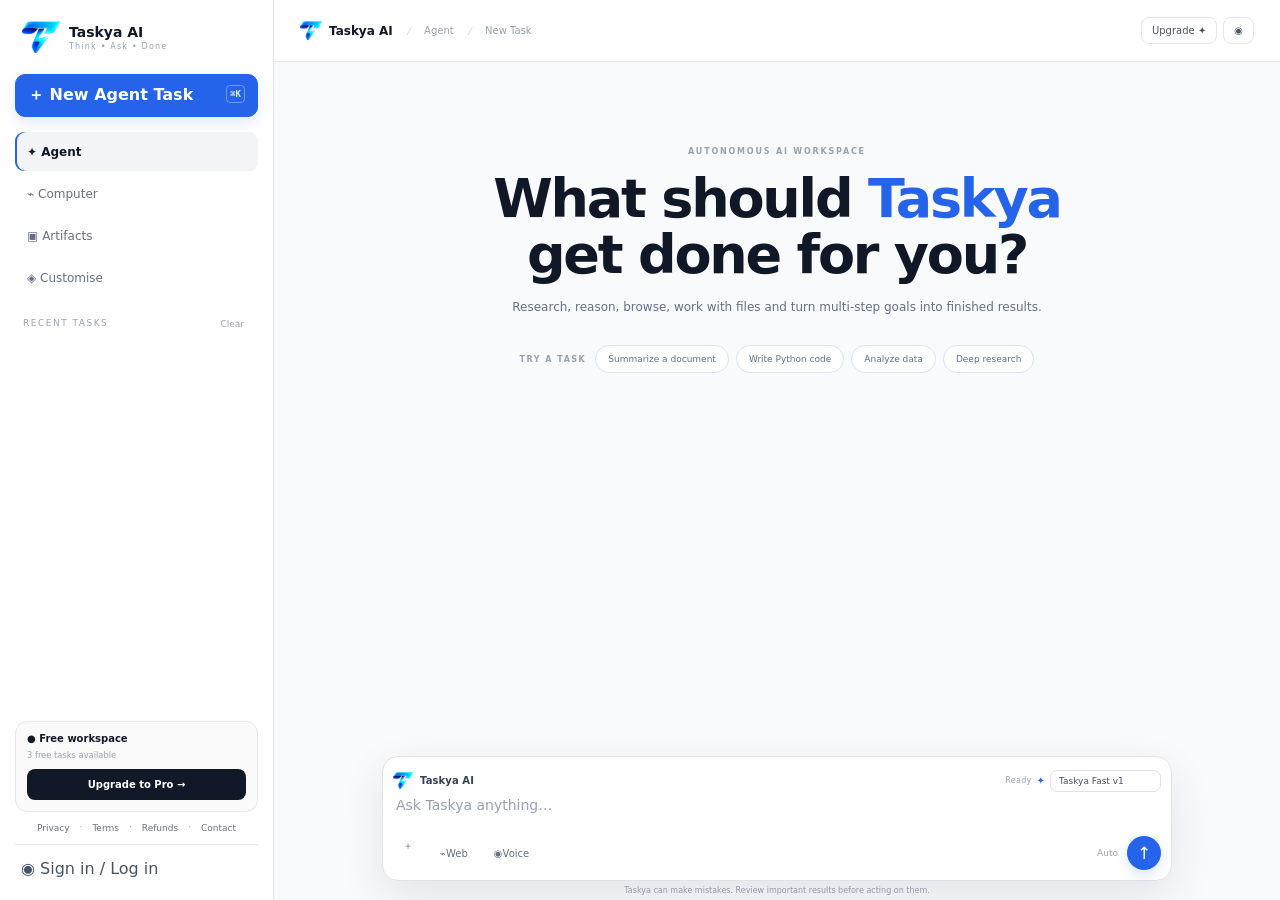
==== index.html @ 0e226d7a "Add files via upload" ====
<!doctype html>
<html lang="en">
<head>
<meta charset="UTF-8"><meta name="viewport" content="width=device-width,initial-scale=1">
<meta name="description" content="Taskya AI — Think • Ask • Done"><meta name="theme-color" content="#ffffff">
<title>Taskya AI — Think • Ask • Done</title><link rel="icon" href="assets/favicon.svg"><link rel="stylesheet" href="styles.css">
</head>
<body>
<div id="taskya-splash" aria-label="Taskya AI loading screen"><img src="assets/taskya-splash.png" alt="Taskya AI — Think • Ask • Done"></div>
<div id="mobileShade" class="mobile-shade"></div>
<div class="ambient a"></div><div class="ambient b"></div>
<aside id="side">
  <div class="brand"><img class="brand-mark" src="assets/taskya-t-mark.png" alt="Taskya AI"><div><b>Taskya AI</b><small>Think • Ask • Done</small></div><button id="sideClose" class="side-close" aria-label="Close menu">×</button></div>
  <button id="new" class="new">＋ New Agent Task <kbd>⌘K</kbd></button>
  <nav><button class="active" data-view="agent">✦ Agent</button><button data-view="computer">⌁ Computer</button><button data-view="artifacts">▣ Artifacts</button><button data-view="customise">◈ Customise</button></nav>
  <div class="histHead">RECENT TASKS <button id="clear">Clear</button></div><div id="history"></div>
  <div class="bottom"><div class="plan"><b>● Free workspace</b><small id="usage">3 free tasks available</small><button id="upgrade">Upgrade to Pro →</button></div>
    <div class="legal"><button data-policy="privacy">Privacy</button>·<button data-policy="terms">Terms</button>·<button data-policy="refund">Refunds</button>·<button data-policy="contact">Contact</button></div>
    <button id="login" class="login">◉ Sign in / Log in</button>
  </div>
</aside>
<main>
<header><button id="menu" class="mobile" aria-label="Open menu">☰</button><span class="header-brand"><img src="assets/taskya-t-mark.png" alt="Taskya AI"><strong>Taskya AI</strong><i>/</i><em>Agent</em><i>/</i><em id="crumb">New Task</em></span><div><button id="topUpgrade">Upgrade ✦</button><button id="topLogin">◉</button></div></header>
<section id="agent" class="view">
  <div id="welcome" class="welcome">
    <small>AUTONOMOUS AI WORKSPACE</small>
    <h1>What should <span>Taskya</span><br>get done for you?</h1>
    <p>Research, reason, browse, work with files and turn multi-step goals into finished results.</p>
    <div class="starter-chips" aria-label="Starter prompts">
      <span class="chips-label">TRY A TASK</span>
      <button class="prompt-chip" data-p="Summarize this document and give me the key points.">Summarize a document</button>
      <button class="prompt-chip" data-p="Write Python code for my task and explain how it works.">Write Python code</button>
      <button class="prompt-chip" data-p="Analyze my data and highlight the most important insights.">Analyze data</button>
      <button class="prompt-chip" data-p="Research the latest information about my topic and give me a concise sourced report.">Deep research</button>
    </div>
  </div>
  <div id="chat" class="chat"></div>
  <div class="composer">
    <div class="composer-top"><div class="composer-brand"><img src="assets/taskya-t-mark.png" alt="Taskya AI"><span>Taskya AI</span></div><div class="composer-controls"><span id="agentState" class="agent-state">Ready</span><span class="model-spark">✦</span><select id="modelSelect" class="model-selector" aria-label="Choose Taskya model"><option value="taskya-fast-v1">Taskya Fast v1</option><option value="taskya-pro-agent">Taskya Pro Agent</option></select></div></div>
    <div id="file" class="file hidden"></div>
    <textarea id="prompt" placeholder="Ask Taskya anything…" aria-label="Ask Taskya"></textarea>
    <div class="row"><div><label class="tool" title="Attach file" aria-label="Attach file">＋<input id="upload" type="file" hidden></label><button id="web" class="tool" title="Web search" aria-label="Web search"><span class="tool-icon">⌁</span><span class="tool-text">Web</span></button><button id="voice" class="tool" title="Voice input" aria-label="Voice input"><span class="tool-icon">◉</span><span class="tool-text">Voice</span></button></div><div><span id="mode">Auto</span><button id="send" aria-label="Send">↑</button></div></div>
  </div>
  <div class="note">Taskya can make mistakes. Review important results before acting on them.</div>
</section>
<section id="computer" class="view hidden"><div class="title"><small>COMPUTER WORKER</small><h2>Control a task, not a tab.</h2><p>Browser and computer-use capabilities are prepared for backend worker integration.</p></div><div class="cards"><article><strong>⌁</strong><h3>Browser Worker</h3><p>Playwright navigation, DOM inspection, click/fill and screenshots.</p><label>Backend-ready</label></article><article><strong>◫</strong><h3>Computer Use</h3><p>Screen actions with approval gates for consequential operations.</p><label>Safety gate</label></article></div></section>
<section id="artifacts" class="view hidden"><div class="title"><small>ARTIFACTS</small><h2>Your work, organized.</h2><p>Generated reports, files and structured outputs will appear here.</p></div><div class="empty">▣<h3>No artifacts yet</h3><p>Ask Taskya to create a report, file or structured result.</p></div></section>
<section id="customise" class="view hidden"><div class="title"><small>CUSTOMISE</small><h2>Make Taskya work your way.</h2></div><div class="settings"><div><b>Response style</b><select><option>Balanced</option><option>Concise</option><option>Detailed</option><option>Executive</option></select></div><div><b>Web research</b><input id="web2" type="checkbox"></div><div><b>Confirm risky actions</b><input type="checkbox" checked disabled></div></div></section>
<footer><button data-policy="privacy">Privacy</button><button data-policy="terms">Terms</button><button data-policy="refund">Refunds</button><button data-policy="contact">Contact</button></footer>
</main>
<div id="modal" class="modal hidden"><div class="shade"></div><div class="box"><button class="x">×</button><div id="modalBody"></div></div></div>
<script src="config.js"></script><script src="app.js"></script>
</body></html>
---- styles.css ----
#taskya-splash{position:fixed;inset:0;z-index:9999;display:grid;place-items:center;background:#000;animation:taskyaSplash 2.4s cubic-bezier(.4,0,.2,1) forwards;pointer-events:none}#taskya-splash img{width:min(100vw,100vh);height:min(100vw,100vh);max-width:100%;max-height:100%;object-fit:contain;display:block}@keyframes taskyaSplash{0%{opacity:0}14%{opacity:1}76%{opacity:1}100%{opacity:0;visibility:hidden}}
:root{--bg:#f8fafc;--panel:#fff;--panel-soft:#f9fafb;--line:#e5e7eb;--line-strong:#d7dce3;--text:#111827;--muted:#667085;--subtle:#98a2b3;--p:#2563eb;--p-dark:#1d4ed8;--p-soft:#eff6ff;--p-border:#bfdbfe;--green:#16a34a;--shadow:0 8px 30px rgba(15,23,42,.055);--shadow-lg:0 16px 45px rgba(15,23,42,.09)}
*{box-sizing:border-box}html{background:var(--bg)}body{margin:0;background:var(--bg);color:var(--text);font-family:Inter,ui-sans-serif,system-ui,-apple-system,BlinkMacSystemFont,"Segoe UI",sans-serif;overflow:hidden}button,input,textarea,select{font:inherit;color:inherit}button{border:0;background:none;cursor:pointer}.ambient{display:none}.hidden{display:none!important}
.brand-mark{width:38px;height:38px;object-fit:contain;display:block}.header-brand{display:flex;align-items:center;gap:7px}.header-brand img{width:22px;height:22px;object-fit:contain}.header-brand strong{font-size:12px;color:var(--text);font-weight:750}.composer-brand{display:flex;align-items:center;gap:7px;color:#344054;font-size:10px;font-weight:750;letter-spacing:.1px}.composer-brand img{width:20px;height:20px;object-fit:contain}
#side{position:fixed;inset:0 auto 0 0;width:274px;padding:18px 15px;border-right:1px solid var(--line);background:rgba(255,255,255,.97);z-index:20;display:flex;flex-direction:column}.brand{display:flex;gap:9px;align-items:center;padding:0 7px 18px}.brand b{display:block;color:var(--text);font-size:14px}.brand small{display:block;color:#98a2b3;font-size:8px;letter-spacing:1.2px;margin-top:2px}.side-close{display:none;margin-left:auto;font-size:22px;color:#667085}.new{height:43px;border:1px solid var(--p);border-radius:10px;background:var(--p);color:#fff;text-align:left;padding:0 12px;font-weight:700;margin-bottom:15px;box-shadow:0 5px 14px rgba(37,99,235,.14)}.new:hover{background:var(--p-dark)}.new kbd{float:right;color:#dbeafe;font-size:9px;border:1px solid rgba(255,255,255,.35);padding:3px;border-radius:4px}nav{display:grid;gap:3px}nav button{height:39px;text-align:left;padding:0 12px;border-radius:9px;color:#667085;font-size:12px}nav button.active,nav button:hover{background:#f2f4f7;color:#111827;box-shadow:none}nav button.active{font-weight:650;box-shadow:inset 2px 0 var(--p)}.histHead{font-size:9px;letter-spacing:1.5px;color:#98a2b3;margin:21px 8px 7px}.histHead button{float:right;color:#98a2b3;font-size:9px}.history-item{display:block;width:100%;text-align:left;color:#667085;font-size:11px;padding:8px 10px;white-space:nowrap;overflow:hidden;text-overflow:ellipsis;border-radius:8px}.history-item:hover{background:#f8fafc;color:#344054}.bottom{margin-top:auto}.plan{border:1px solid var(--line);border-radius:12px;padding:11px;background:#fafafa;font-size:10px}.plan small{display:block;color:#98a2b3;margin:6px 0 9px}.plan button{width:100%;height:31px;background:#111827;color:#fff;border-radius:8px;font-size:10px;font-weight:800}.legal{display:flex;justify-content:center;gap:4px;margin:10px 0;color:#98a2b3;font-size:9px}.legal button,footer button{color:#667085;font-size:9px}.login{width:100%;height:38px;border-top:1px solid var(--line);color:#475467;text-align:left;padding-top:10px}
.mobile-shade{display:none}
main{margin-left:274px;height:100vh;min-width:0;background:var(--bg)}header{height:62px;border-bottom:1px solid var(--line);display:flex;align-items:center;justify-content:space-between;padding:0 26px;background:rgba(255,255,255,.94);font-size:10px;color:#667085}header i{color:#d0d5dd;margin:0 7px}header em{font-style:normal;color:#98a2b3}header button{border:1px solid var(--line);border-radius:8px;padding:7px 10px;color:#475467;background:#fff;margin-left:6px}header button:hover{background:#f9fafb}.topUpgrade{color:#175cd3!important;background:#eff6ff!important;border-color:#bfdbfe!important}
.view{height:calc(100vh - 62px);overflow:auto}.welcome{text-align:center;max-width:920px;margin:auto;padding:8.5vh 25px 190px}.welcome>small,.title>small{font-size:8px;letter-spacing:1.8px;font-weight:800;color:#98a2b3}.welcome h1{font-size:clamp(36px,4.4vw,54px);line-height:1.05;letter-spacing:-2.2px;margin:13px 0;color:#101828}.welcome h1 span{color:var(--p)}.welcome>p{color:#667085;font-size:12px;line-height:1.7;max-width:570px;margin:auto}.starter-chips{display:flex;flex-wrap:wrap;justify-content:center;align-items:center;gap:7px;margin:25px auto 0;max-width:850px}.chips-label{font-size:8px;font-weight:900;letter-spacing:1.5px;color:#98a2b3;margin-right:2px}.prompt-chip{border:1px solid #dbe3ee;background:#fff;color:#667085;border-radius:999px;padding:8px 12px;font-size:9px;transition:.18s}.prompt-chip:hover{color:#175cd3;border-color:#93c5fd;background:#eff6ff;transform:translateY(-1px)}
.chat{max-width:850px;margin:auto;padding:30px 25px 165px}.msg{display:flex;margin:15px 0}.msg.user{justify-content:flex-end}.bubble{max-width:78%;padding:12px 15px;border:1px solid var(--line);border-radius:14px;background:#fff;box-shadow:0 1px 3px rgba(15,23,42,.025);white-space:pre-wrap;font-size:12px;line-height:1.65}.user .bubble{background:#eff6ff;border-color:#dbeafe}.ai{gap:10px}.ai:before{content:'T';display:grid;place-items:center;width:29px;height:29px;border-radius:9px;background:#eff6ff;border:1px solid #dbeafe;color:var(--p);font-weight:900;font-size:11px}
.composer{position:fixed;z-index:10;bottom:19px;left:calc(274px + (100% - 274px)/2);transform:translateX(-50%);width:min(790px,calc(100% - 42px));border:1px solid #dfe3e8;background:rgba(255,255,255,.98);box-shadow:var(--shadow-lg);border-radius:16px;padding:10px}.composer:focus-within{border-color:#b8c7df;box-shadow:0 14px 42px rgba(15,23,42,.11)}.composer textarea{width:100%;border:0;outline:0;background:transparent;resize:none;min-height:30px;max-height:130px;padding:3px;font-size:14px;color:var(--text)}.composer textarea::placeholder{color:#98a2b3}.composer-top{height:27px;display:flex;align-items:center;justify-content:space-between}.composer-controls{display:flex;align-items:center;gap:5px}.model-spark{font-size:10px;color:var(--p)}.model-selector{appearance:none;background:#fff;border:1px solid #dfe3e8;border-radius:7px;padding:5px 24px 5px 8px;color:#475467;font-size:9px;outline:0;cursor:pointer}.model-selector:focus{border-color:#93c5fd;box-shadow:0 0 0 3px #eff6ff}.agent-state{font-size:8px;color:#98a2b3;letter-spacing:.3px}.agent-state.thinking{color:var(--p);animation:taskyaPulse 1.2s ease-in-out infinite}.agent-state.done{color:var(--green)}@keyframes taskyaPulse{0%,100%{opacity:.45}50%{opacity:1}}.shimmer{display:flex;align-items:center;gap:4px}.shimmer i{width:5px;height:5px;border-radius:50%;background:var(--p);animation:taskyaDot 1.1s infinite ease-in-out}.shimmer i:nth-child(2){animation-delay:.15s}.shimmer i:nth-child(3){animation-delay:.3s}@keyframes taskyaDot{0%,80%,100%{opacity:.25;transform:scale(.7)}40%{opacity:1;transform:scale(1)}}.typing-cursor{display:inline-block;width:2px;height:14px;background:var(--p);margin-left:3px;vertical-align:-2px;animation:taskyaCursor .75s infinite}@keyframes taskyaCursor{50%{opacity:0}}
.row{display:flex;align-items:center;justify-content:space-between;gap:8px}.row>div{display:flex;align-items:center;gap:6px}.tool{height:31px;min-width:31px;padding:0 9px;border:1px solid transparent;border-radius:8px;color:#667085;font-size:10px}.tool:hover,.tool.on{background:#f2f4f7;color:#175cd3}.tool-icon{display:inline-flex;align-items:center;justify-content:center}.row>div:last-child span{font-size:9px;color:#98a2b3;margin-right:3px}.row #send{width:34px;height:34px;border-radius:50%;background:var(--p);color:#fff;font-size:17px;box-shadow:0 5px 12px rgba(37,99,235,.18)}.row #send:hover{background:var(--p-dark)}.row #send:disabled{opacity:.55;cursor:not-allowed}.file{margin:3px 0 5px;padding:6px 8px;border:1px solid var(--line);border-radius:7px;background:#f9fafb;color:#667085;font-size:9px;overflow:hidden;text-overflow:ellipsis;white-space:nowrap}.note{position:fixed;bottom:5px;left:calc(274px + (100% - 274px)/2);transform:translateX(-50%);font-size:8px;color:#98a2b3;z-index:4}
.title{max-width:950px;margin:auto;padding:54px 28px 26px}.title h2{font-size:38px;letter-spacing:-1.5px;margin:9px 0;color:#101828}.title p{color:#667085;font-size:12px}.cards,.settings{max-width:950px;margin:auto;padding:0 28px;display:grid;grid-template-columns:2fr 1fr;gap:12px}.cards article,.settings>div{border:1px solid var(--line);background:#fff;border-radius:15px;padding:22px;box-shadow:0 2px 8px rgba(15,23,42,.025)}.cards strong{font-size:22px;color:var(--p)}.cards h3{font-size:14px}.cards p{color:#667085;font-size:11px;line-height:1.6}.cards label{font-size:9px;color:var(--green)}.empty{max-width:700px;margin:0 auto;border:1px dashed var(--line-strong);border-radius:15px;padding:55px 25px;text-align:center;color:#98a2b3;background:#fff}.empty h3{color:#344054;font-size:14px}.empty p{font-size:11px}.settings{grid-template-columns:1fr 1fr 1fr}.settings>div{display:flex;align-items:center;justify-content:space-between;gap:15px;font-size:11px}.settings select{border:1px solid var(--line);border-radius:8px;padding:7px;background:#fff}.modal{position:fixed;inset:0;z-index:50;display:grid;place-items:center}.shade{position:absolute;inset:0;background:rgba(15,23,42,.25);backdrop-filter:blur(3px)}.box{position:relative;width:min(430px,calc(100% - 28px));background:#fff;border:1px solid var(--line);border-radius:16px;padding:25px;box-shadow:0 24px 70px rgba(15,23,42,.18)}.box .x{position:absolute;right:12px;top:8px;font-size:22px;color:#98a2b3}.box h2{font-size:22px;margin:8px 0}.box p{color:#667085;font-size:11px;line-height:1.65}.box input{width:100%;height:42px;margin:5px 0;padding:0 12px;background:#fff;border:1px solid var(--line);border-radius:9px;outline:0}.box input:focus{border-color:#93c5fd;box-shadow:0 0 0 3px #eff6ff}.primary{width:100%;height:42px;border-radius:10px;background:var(--p);color:#fff;font-weight:800;margin-top:7px}.google{width:100%;height:42px;border-radius:10px;background:#111827;color:#fff;font-weight:800;margin:8px 0}.authgrid{display:grid;grid-template-columns:1fr 1fr;gap:7px}.authgrid button{height:42px;border:1px solid var(--line);border-radius:9px;font-size:10px;background:#fff}.authgrid button:hover{background:#f9fafb}footer{display:none}
@media(max-width:767px){body{overflow:auto}#side{transform:translateX(-100%);transition:transform .22s ease;width:min(300px,88vw);box-shadow:18px 0 40px rgba(15,23,42,.12)}#side.open{transform:none}.side-close{display:block}.mobile-shade{position:fixed;inset:0;background:rgba(15,23,42,.24);z-index:19;opacity:0;pointer-events:none;transition:.2s}.mobile-shade.open{opacity:1;pointer-events:auto}main{margin-left:0;height:auto;min-height:100vh}header{height:58px;padding:0 12px}.mobile{display:inline-block!important;border:0!important;padding:5px!important;margin:0 7px 0 0!important;background:transparent!important;font-size:20px!important}.header-brand i,.header-brand em{display:none}.header-brand strong{font-size:12px}.header-brand img{width:21px;height:21px}.topUpgrade{display:none}header>div button{padding:6px 8px}.view{height:calc(100vh - 58px)}.welcome{padding:8vh 13px 185px}.welcome>small{font-size:7px}.welcome h1{font-size:34px;letter-spacing:-1.4px;margin:11px 0}.welcome>p{font-size:11px;max-width:420px}.starter-chips{display:grid;grid-template-columns:1fr 1fr;gap:7px;margin-top:22px;max-width:520px}.chips-label{grid-column:1/-1;text-align:left}.prompt-chip{padding:9px 8px;font-size:9px;white-space:nowrap;overflow:hidden;text-overflow:ellipsis}.chat{padding:20px 12px 180px}.bubble{max-width:88%;font-size:11px}.composer{left:50%;bottom:8px;width:calc(100% - 18px);padding:9px;border-radius:14px}.composer-top{height:25px}.composer-brand{font-size:9px}.composer-brand img{width:18px;height:18px}.model-selector{max-width:118px;font-size:8px;padding:5px 19px 5px 7px}.agent-state{display:none}.composer textarea{font-size:13px;min-height:31px}.tool{width:34px;height:31px;padding:0;font-size:12px;display:grid;place-items:center}.tool-text{display:none}.row>div:first-child{gap:3px}.row>div:last-child span{display:none}.row #send{width:33px;height:33px}.note{display:none}.title{padding:38px 17px 20px}.title h2{font-size:31px}.cards,.settings{grid-template-columns:1fr;padding:0 17px}.cards article,.settings>div{padding:18px}.settings{gap:9px}footer{display:flex;justify-content:center;gap:15px;padding:18px}.legal{display:none}}
@media(min-width:768px){.mobile{display:none}.starter-chips{min-height:34px}}
@media(prefers-color-scheme:dark){:root{--bg:#18181b;--panel:#202023;--panel-soft:#242428;--line:#303037;--line-strong:#3a3a42;--text:#f4f4f5;--muted:#a1a1aa;--subtle:#71717a;--p:#3b82f6;--p-soft:#172554;--p-border:#1d4ed8;--shadow:0 8px 30px rgba(0,0,0,.18);--shadow-lg:0 18px 55px rgba(0,0,0,.28)}html,body,main{background:var(--bg)}#side,header{background:rgba(24,24,27,.96)}header button,.composer,.bubble,.cards article,.settings>div,.empty,.box,.box input,.authgrid button,.model-selector,.prompt-chip{background:#202023;color:var(--text)}.brand b,.header-brand strong,.welcome h1,.title h2,.empty h3{color:var(--text)}.brand small,.welcome>p,.title p,.cards p,.history-item,.tool,.composer-brand,.row span{color:#a1a1aa}.welcome h1 span{color:#60a5fa}.new{background:#2563eb}.new:hover{background:#3b82f6}.starter-chips .prompt-chip:hover,.tool:hover,.history-item:hover,.authgrid button:hover{background:#27272a}.user .bubble{background:#172554;border-color:#1e3a8a}.ai:before{background:#172554;border-color:#1e3a8a;color:#60a5fa}.plan{background:#202023}.plan button,.google{background:#f4f4f5;color:#18181b}.legal button,footer button{color:#a1a1aa}.note,.chips-label,.agent-state{color:#71717a}.prompt-chip{border-color:#3f3f46}.prompt-chip:hover{background:#172554;color:#93c5fd;border-color:#1d4ed8}.composer:focus-within{border-color:#52525b}.settings select{background:#202023;color:#f4f4f5}.shade{background:rgba(0,0,0,.58)}}
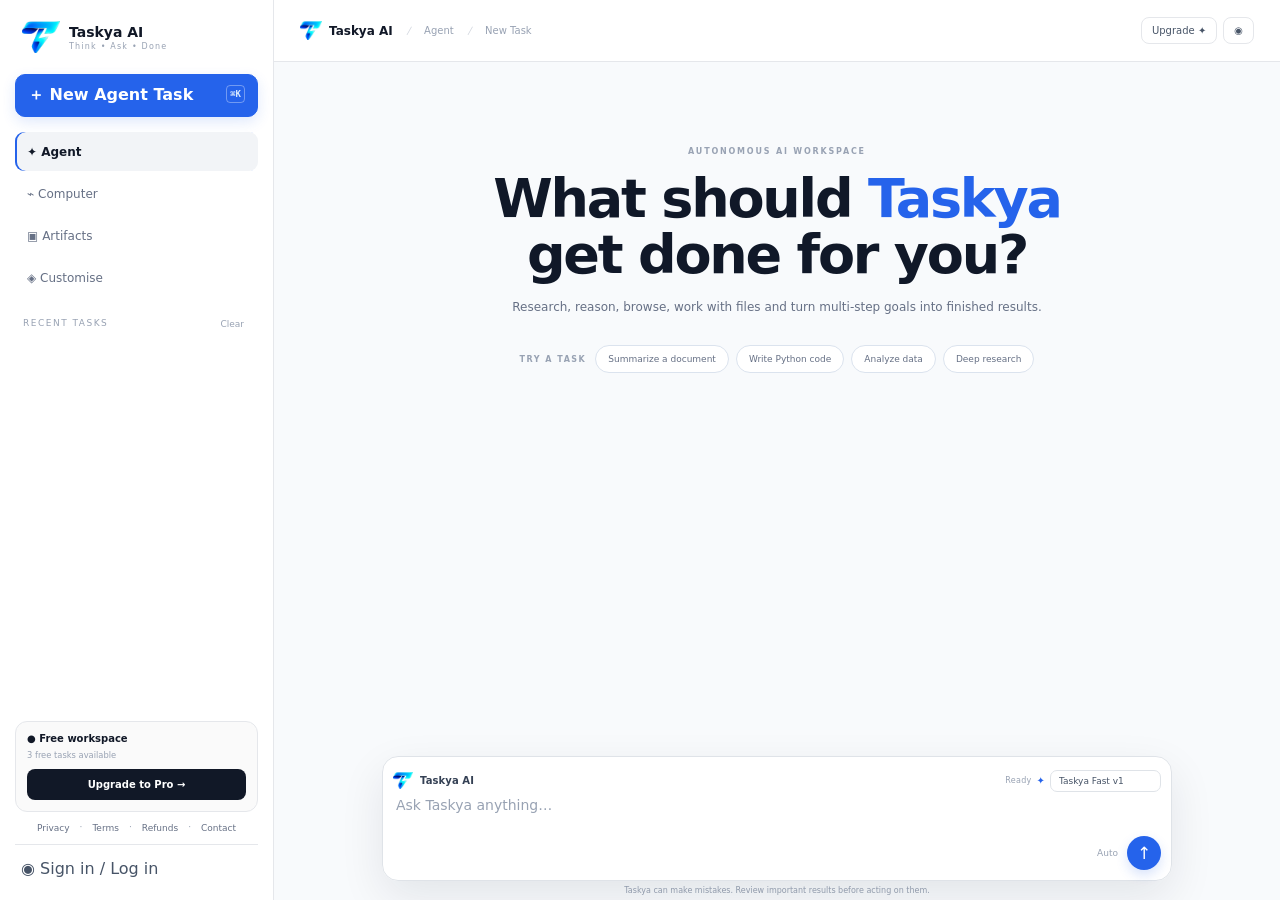
==== commit fb121ae2: "Update index.html" ====
--- a/index.html
+++ b/index.html
@@ -1,26 +1,68 @@
 <!doctype html>
 <html lang="en">
 <head>
-<meta charset="UTF-8"><meta name="viewport" content="width=device-width,initial-scale=1">
-<meta name="description" content="Taskya AI — Think • Ask • Done"><meta name="theme-color" content="#ffffff">
-<title>Taskya AI — Think • Ask • Done</title><link rel="icon" href="assets/favicon.svg"><link rel="stylesheet" href="styles.css">
+<meta charset="UTF-8">
+<meta name="viewport" content="width=device-width,initial-scale=1,viewport-fit=cover">
+<meta name="description" content="Taskya AI — Think • Ask • Done">
+<meta name="theme-color" content="#ffffff">
+<title>Taskya AI — Think • Ask • Done</title>
+<link rel="icon" href="assets/favicon.svg">
+<link rel="stylesheet" href="styles.css">
 </head>
 <body>
-<div id="taskya-splash" aria-label="Taskya AI loading screen"><img src="assets/taskya-splash.png" alt="Taskya AI — Think • Ask • Done"></div>
+<div id="taskya-splash" aria-label="Taskya AI loading screen">
+  <img src="assets/taskya-splash.png" alt="Taskya AI — Think • Ask • Done">
+</div>
+
 <div id="mobileShade" class="mobile-shade"></div>
-<div class="ambient a"></div><div class="ambient b"></div>
+<div class="ambient a"></div>
+<div class="ambient b"></div>
+
 <aside id="side">
-  <div class="brand"><img class="brand-mark" src="assets/taskya-t-mark.png" alt="Taskya AI"><div><b>Taskya AI</b><small>Think • Ask • Done</small></div><button id="sideClose" class="side-close" aria-label="Close menu">×</button></div>
+  <div class="brand">
+    <img class="brand-mark" src="assets/taskya-t-mark.png" alt="Taskya AI">
+    <div><b>Taskya AI</b><small>Think • Ask • Done</small></div>
+    <button id="sideClose" class="side-close" aria-label="Close menu">×</button>
+  </div>
+
   <button id="new" class="new">＋ New Agent Task <kbd>⌘K</kbd></button>
-  <nav><button class="active" data-view="agent">✦ Agent</button><button data-view="computer">⌁ Computer</button><button data-view="artifacts">▣ Artifacts</button><button data-view="customise">◈ Customise</button></nav>
-  <div class="histHead">RECENT TASKS <button id="clear">Clear</button></div><div id="history"></div>
-  <div class="bottom"><div class="plan"><b>● Free workspace</b><small id="usage">3 free tasks available</small><button id="upgrade">Upgrade to Pro →</button></div>
-    <div class="legal"><button data-policy="privacy">Privacy</button>·<button data-policy="terms">Terms</button>·<button data-policy="refund">Refunds</button>·<button data-policy="contact">Contact</button></div>
+
+  <nav>
+    <button class="active" data-view="agent">✦ Agent</button>
+    <button data-view="computer">⌁ Computer</button>
+    <button data-view="artifacts">▣ Artifacts</button>
+    <button data-view="customise">◈ Customise</button>
+  </nav>
+
+  <div class="histHead">RECENT TASKS <button id="clear">Clear</button></div>
+  <div id="history"></div>
+
+  <div class="bottom">
+    <div class="plan">
+      <b>● Free workspace</b>
+      <small id="usage">3 free tasks available</small>
+      <button id="upgrade">Upgrade to Pro →</button>
+    </div>
+    <div class="legal">
+      <button data-policy="privacy">Privacy</button>·
+      <button data-policy="terms">Terms</button>·
+      <button data-policy="refund">Refunds</button>·
+      <button data-policy="contact">Contact</button>
+    </div>
     <button id="login" class="login">◉ Sign in / Log in</button>
   </div>
 </aside>
+
 <main>
-<header><button id="menu" class="mobile" aria-label="Open menu">☰</button><span class="header-brand"><img src="assets/taskya-t-mark.png" alt="Taskya AI"><strong>Taskya AI</strong><i>/</i><em>Agent</em><i>/</i><em id="crumb">New Task</em></span><div><button id="topUpgrade">Upgrade ✦</button><button id="topLogin">◉</button></div></header>
+<header>
+  <button id="menu" class="mobile" aria-label="Open menu">☰</button>
+  <span class="header-brand">
+    <img src="assets/taskya-t-mark.png" alt="Taskya AI">
+    <strong>Taskya AI</strong><i>/</i><em>Agent</em><i>/</i><em id="crumb">New Task</em>
+  </span>
+  <div><button id="topUpgrade">Upgrade ✦</button><button id="topLogin">◉</button></div>
+</header>
+
 <section id="agent" class="view">
   <div id="welcome" class="welcome">
     <small>AUTONOMOUS AI WORKSPACE</small>
@@ -34,20 +76,98 @@
       <button class="prompt-chip" data-p="Research the latest information about my topic and give me a concise sourced report.">Deep research</button>
     </div>
   </div>
+
   <div id="chat" class="chat"></div>
+
   <div class="composer">
-    <div class="composer-top"><div class="composer-brand"><img src="assets/taskya-t-mark.png" alt="Taskya AI"><span>Taskya AI</span></div><div class="composer-controls"><span id="agentState" class="agent-state">Ready</span><span class="model-spark">✦</span><select id="modelSelect" class="model-selector" aria-label="Choose Taskya model"><option value="taskya-fast-v1">Taskya Fast v1</option><option value="taskya-pro-agent">Taskya Pro Agent</option></select></div></div>
+    <div class="composer-top">
+      <div class="composer-brand">
+        <img src="assets/taskya-t-mark.png" alt="Taskya AI"><span>Taskya AI</span>
+      </div>
+      <div class="composer-controls">
+        <span id="agentState" class="agent-state">Ready</span>
+        <span class="model-spark">✦</span>
+        <select id="modelSelect" class="model-selector" aria-label="Choose Taskya model">
+          <option value="taskya-fast-v1">Taskya Fast v1</option>
+          <option value="taskya-pro-agent">Taskya Pro Agent</option>
+        </select>
+      </div>
+    </div>
+
     <div id="file" class="file hidden"></div>
     <textarea id="prompt" placeholder="Ask Taskya anything…" aria-label="Ask Taskya"></textarea>
-    <div class="row"><div><label class="tool" title="Attach file" aria-label="Attach file">＋<input id="upload" type="file" hidden></label><button id="web" class="tool" title="Web search" aria-label="Web search"><span class="tool-icon">⌁</span><span class="tool-text">Web</span></button><button id="voice" class="tool" title="Voice input" aria-label="Voice input"><span class="tool-icon">◉</span><span class="tool-text">Voice</span></button></div><div><span id="mode">Auto</span><button id="send" aria-label="Send">↑</button></div></div>
+
+    <div class="row">
+      <div>
+        <label class="tool" title="Attach file" aria-label="Attach file">
+          <span class="tool-svg" data-icon="paperclip"></span>
+          <input id="upload" type="file" hidden>
+        </label>
+        <button id="web" class="tool" title="Web search" aria-label="Web search">
+          <span class="tool-svg" data-icon="globe"></span>
+        </button>
+        <button id="voice" class="tool" title="Voice input" aria-label="Voice input">
+          <span class="tool-svg" data-icon="mic"></span>
+        </button>
+      </div>
+      <div><span id="mode">Auto</span><button id="send" aria-label="Send">↑</button></div>
+    </div>
   </div>
+
   <div class="note">Taskya can make mistakes. Review important results before acting on them.</div>
 </section>
-<section id="computer" class="view hidden"><div class="title"><small>COMPUTER WORKER</small><h2>Control a task, not a tab.</h2><p>Browser and computer-use capabilities are prepared for backend worker integration.</p></div><div class="cards"><article><strong>⌁</strong><h3>Browser Worker</h3><p>Playwright navigation, DOM inspection, click/fill and screenshots.</p><label>Backend-ready</label></article><article><strong>◫</strong><h3>Computer Use</h3><p>Screen actions with approval gates for consequential operations.</p><label>Safety gate</label></article></div></section>
-<section id="artifacts" class="view hidden"><div class="title"><small>ARTIFACTS</small><h2>Your work, organized.</h2><p>Generated reports, files and structured outputs will appear here.</p></div><div class="empty">▣<h3>No artifacts yet</h3><p>Ask Taskya to create a report, file or structured result.</p></div></section>
-<section id="customise" class="view hidden"><div class="title"><small>CUSTOMISE</small><h2>Make Taskya work your way.</h2></div><div class="settings"><div><b>Response style</b><select><option>Balanced</option><option>Concise</option><option>Detailed</option><option>Executive</option></select></div><div><b>Web research</b><input id="web2" type="checkbox"></div><div><b>Confirm risky actions</b><input type="checkbox" checked disabled></div></div></section>
-<footer><button data-policy="privacy">Privacy</button><button data-policy="terms">Terms</button><button data-policy="refund">Refunds</button><button data-policy="contact">Contact</button></footer>
+
+<section id="computer" class="view hidden">
+  <div class="title">
+    <small>COMPUTER WORKER</small>
+    <h2>Control a task, not a tab.</h2>
+    <p>Browser and computer-use capabilities are prepared for backend worker integration.</p>
+  </div>
+  <div class="cards">
+    <article><strong>⌁</strong><h3>Browser Worker</h3><p>Playwright navigation, DOM inspection, click/fill and screenshots.</p><label>Backend-ready</label></article>
+    <article><strong>◫</strong><h3>Computer Use</h3><p>Screen actions with approval gates for consequential operations.</p><label>Safety gate</label></article>
+  </div>
+</section>
+
+<section id="artifacts" class="view hidden">
+  <div class="title">
+    <small>ARTIFACTS</small><h2>Your work, organized.</h2>
+    <p>Generated reports, files and structured outputs will appear here.</p>
+  </div>
+  <div class="empty">▣<h3>No artifacts yet</h3><p>Ask Taskya to create a report, file or structured result.</p></div>
+</section>
+
+<section id="customise" class="view hidden">
+  <div class="title"><small>CUSTOMISE</small><h2>Make Taskya work your way.</h2></div>
+  <div class="settings">
+    <div>
+      <b>Response style</b>
+      <select id="styleSelect">
+        <option>Balanced</option>
+        <option>Concise</option>
+        <option>Detailed</option>
+        <option>Executive</option>
+      </select>
+    </div>
+    <div><b>Web research</b><input id="web2" type="checkbox"></div>
+    <div><b>Confirm risky actions</b><input type="checkbox" checked disabled></div>
+  </div>
+</section>
+
+<footer>
+  <button data-policy="privacy">Privacy</button>
+  <button data-policy="terms">Terms</button>
+  <button data-policy="refund">Refunds</button>
+  <button data-policy="contact">Contact</button>
+</footer>
 </main>
-<div id="modal" class="modal hidden"><div class="shade"></div><div class="box"><button class="x">×</button><div id="modalBody"></div></div></div>
-<script src="config.js"></script><script src="app.js"></script>
-</body></html>
+
+<div id="modal" class="modal hidden">
+  <div class="shade"></div>
+  <div class="box"><button class="x" aria-label="Close">×</button><div id="modalBody"></div></div>
+</div>
+
+<script src="config.js"></script>
+<script src="app.js"></script>
+</body>
+</html>
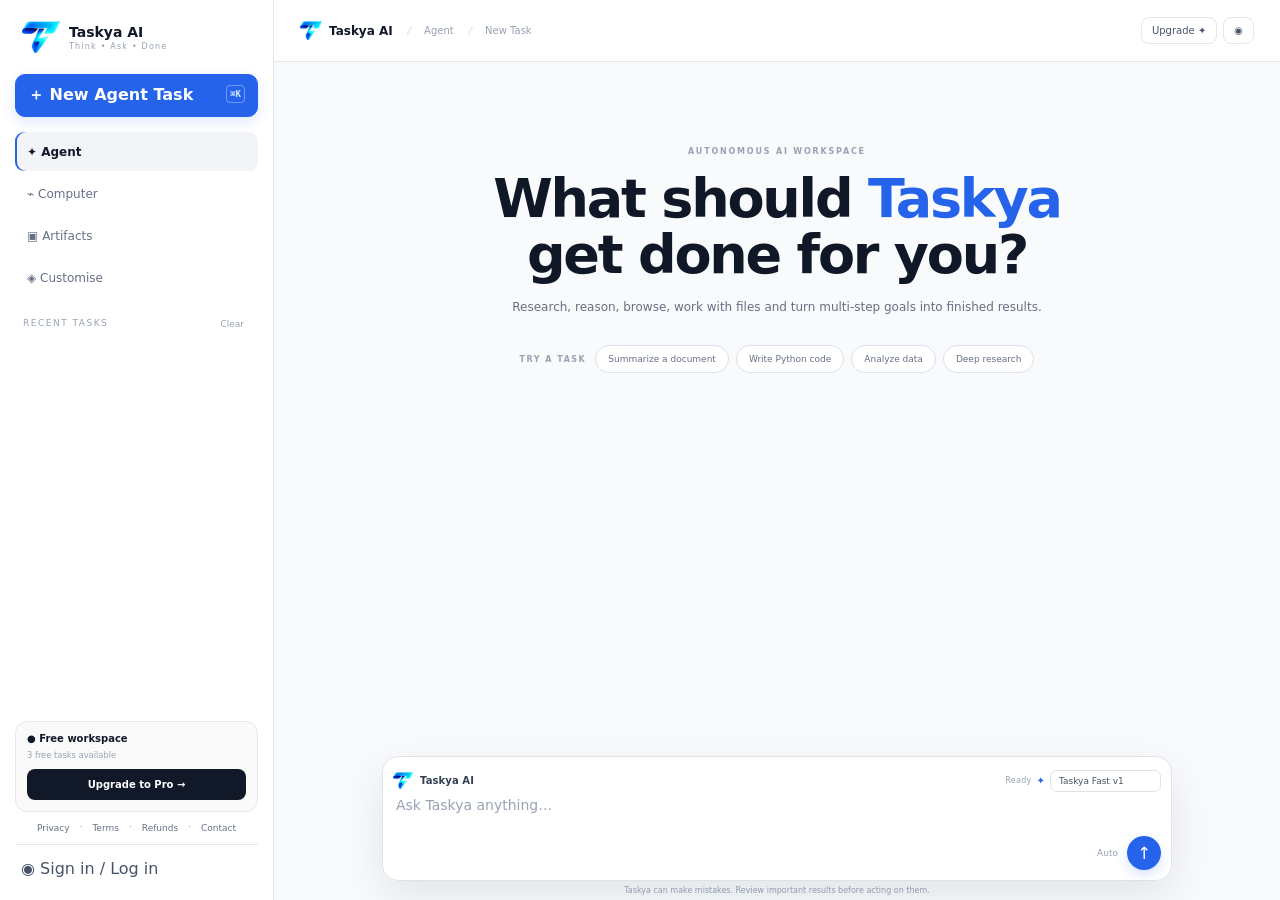
==== commit 2647e463: "Update index.html" ====
--- a/index.html
+++ b/index.html
@@ -1,173 +1,46 @@
 <!doctype html>
 <html lang="en">
 <head>
-<meta charset="UTF-8">
-<meta name="viewport" content="width=device-width,initial-scale=1,viewport-fit=cover">
-<meta name="description" content="Taskya AI — Think • Ask • Done">
-<meta name="theme-color" content="#ffffff">
-<title>Taskya AI — Think • Ask • Done</title>
-<link rel="icon" href="assets/favicon.svg">
-<link rel="stylesheet" href="styles.css">
+<meta charset="UTF-8"><meta name="viewport" content="width=device-width,initial-scale=1,viewport-fit=cover">
+<meta name="description" content="Taskya AI — Think • Ask • Done"><meta name="theme-color" content="#ffffff">
+<title>Taskya AI — Think • Ask • Done</title><link rel="icon" href="assets/favicon.svg"><link rel="stylesheet" href="styles.css">
 </head>
 <body>
-<div id="taskya-splash" aria-label="Taskya AI loading screen">
-  <img src="assets/taskya-splash.png" alt="Taskya AI — Think • Ask • Done">
-</div>
-
+<div id="taskya-splash" aria-label="Taskya AI loading screen"><img src="assets/taskya-splash.png" alt="Taskya AI — Think • Ask • Done"></div>
 <div id="mobileShade" class="mobile-shade"></div>
-<div class="ambient a"></div>
-<div class="ambient b"></div>
-
 <aside id="side">
-  <div class="brand">
-    <img class="brand-mark" src="assets/taskya-t-mark.png" alt="Taskya AI">
-    <div><b>Taskya AI</b><small>Think • Ask • Done</small></div>
-    <button id="sideClose" class="side-close" aria-label="Close menu">×</button>
-  </div>
-
+  <div class="brand"><img class="brand-mark" src="assets/taskya-t-mark.png" alt="Taskya AI"><div><b>Taskya AI</b><small>Think • Ask • Done</small></div><button id="sideClose" class="side-close" aria-label="Close menu">×</button></div>
   <button id="new" class="new">＋ New Agent Task <kbd>⌘K</kbd></button>
-
-  <nav>
-    <button class="active" data-view="agent">✦ Agent</button>
-    <button data-view="computer">⌁ Computer</button>
-    <button data-view="artifacts">▣ Artifacts</button>
-    <button data-view="customise">◈ Customise</button>
-  </nav>
-
-  <div class="histHead">RECENT TASKS <button id="clear">Clear</button></div>
-  <div id="history"></div>
-
-  <div class="bottom">
-    <div class="plan">
-      <b>● Free workspace</b>
-      <small id="usage">3 free tasks available</small>
-      <button id="upgrade">Upgrade to Pro →</button>
-    </div>
-    <div class="legal">
-      <button data-policy="privacy">Privacy</button>·
-      <button data-policy="terms">Terms</button>·
-      <button data-policy="refund">Refunds</button>·
-      <button data-policy="contact">Contact</button>
-    </div>
+  <nav><button class="active" data-view="agent">✦ Agent</button><button data-view="computer">⌁ Computer</button><button data-view="artifacts">▣ Artifacts</button><button data-view="customise">◈ Customise</button></nav>
+  <div class="histHead">RECENT TASKS <button id="clear">Clear</button></div><div id="history"></div>
+  <div class="bottom"><div class="plan"><b>● Free workspace</b><small id="usage">3 free tasks available</small><button id="upgrade">Upgrade to Pro →</button></div>
+    <div class="legal"><button data-policy="privacy">Privacy</button>·<button data-policy="terms">Terms</button>·<button data-policy="refund">Refunds</button>·<button data-policy="contact">Contact</button></div>
     <button id="login" class="login">◉ Sign in / Log in</button>
   </div>
 </aside>
-
 <main>
-<header>
-  <button id="menu" class="mobile" aria-label="Open menu">☰</button>
-  <span class="header-brand">
-    <img src="assets/taskya-t-mark.png" alt="Taskya AI">
-    <strong>Taskya AI</strong><i>/</i><em>Agent</em><i>/</i><em id="crumb">New Task</em>
-  </span>
-  <div><button id="topUpgrade">Upgrade ✦</button><button id="topLogin">◉</button></div>
-</header>
-
+<header><button id="menu" class="mobile" aria-label="Open menu">☰</button><span class="header-brand"><img src="assets/taskya-t-mark.png" alt="Taskya AI"><strong>Taskya AI</strong><i>/</i><em>Agent</em><i>/</i><em id="crumb">New Task</em></span><div><button id="topUpgrade">Upgrade ✦</button><button id="topLogin">◉</button></div></header>
 <section id="agent" class="view">
-  <div id="welcome" class="welcome">
-    <small>AUTONOMOUS AI WORKSPACE</small>
-    <h1>What should <span>Taskya</span><br>get done for you?</h1>
-    <p>Research, reason, browse, work with files and turn multi-step goals into finished results.</p>
-    <div class="starter-chips" aria-label="Starter prompts">
-      <span class="chips-label">TRY A TASK</span>
-      <button class="prompt-chip" data-p="Summarize this document and give me the key points.">Summarize a document</button>
-      <button class="prompt-chip" data-p="Write Python code for my task and explain how it works.">Write Python code</button>
-      <button class="prompt-chip" data-p="Analyze my data and highlight the most important insights.">Analyze data</button>
-      <button class="prompt-chip" data-p="Research the latest information about my topic and give me a concise sourced report.">Deep research</button>
-    </div>
+  <div id="welcome" class="welcome"><small>AUTONOMOUS AI WORKSPACE</small><h1>What should <span>Taskya</span><br>get done for you?</h1><p>Research, reason, browse, work with files and turn multi-step goals into finished results.</p>
+    <div class="starter-chips" aria-label="Starter prompts"><span class="chips-label">TRY A TASK</span><button class="prompt-chip" data-p="Summarize this document and give me the key points.">Summarize a document</button><button class="prompt-chip" data-p="Write Python code for my task and explain how it works.">Write Python code</button><button class="prompt-chip" data-p="Analyze my data and highlight the most important insights.">Analyze data</button><button class="prompt-chip" data-p="Research the latest information about my topic and give me a concise sourced report.">Deep research</button></div>
   </div>
-
   <div id="chat" class="chat"></div>
-
   <div class="composer">
-    <div class="composer-top">
-      <div class="composer-brand">
-        <img src="assets/taskya-t-mark.png" alt="Taskya AI"><span>Taskya AI</span>
-      </div>
-      <div class="composer-controls">
-        <span id="agentState" class="agent-state">Ready</span>
-        <span class="model-spark">✦</span>
-        <select id="modelSelect" class="model-selector" aria-label="Choose Taskya model">
-          <option value="taskya-fast-v1">Taskya Fast v1</option>
-          <option value="taskya-pro-agent">Taskya Pro Agent</option>
-        </select>
-      </div>
-    </div>
-
+    <div class="composer-top"><div class="composer-brand"><img src="assets/taskya-t-mark.png" alt="Taskya AI"><span>Taskya AI</span></div><div class="composer-controls"><span id="agentState" class="agent-state">Ready</span><span class="model-spark">✦</span><select id="modelSelect" class="model-selector" aria-label="Choose Taskya model"><option value="taskya-fast-v1">Taskya Fast v1</option><option value="taskya-pro-agent">Taskya Pro Agent</option></select></div></div>
     <div id="file" class="file hidden"></div>
     <textarea id="prompt" placeholder="Ask Taskya anything…" aria-label="Ask Taskya"></textarea>
-
-    <div class="row">
-      <div>
-        <label class="tool" title="Attach file" aria-label="Attach file">
-          <span class="tool-svg" data-icon="paperclip"></span>
-          <input id="upload" type="file" hidden>
-        </label>
-        <button id="web" class="tool" title="Web search" aria-label="Web search">
-          <span class="tool-svg" data-icon="globe"></span>
-        </button>
-        <button id="voice" class="tool" title="Voice input" aria-label="Voice input">
-          <span class="tool-svg" data-icon="mic"></span>
-        </button>
-      </div>
-      <div><span id="mode">Auto</span><button id="send" aria-label="Send">↑</button></div>
-    </div>
-  </div>
-
-  <div class="note">Taskya can make mistakes. Review important results before acting on them.</div>
+    <div class="row"><div>
+      <label class="tool" title="Attach file" aria-label="Attach file"><span class="tool-svg" data-icon="paperclip"></span><input id="upload" type="file" hidden></label>
+      <button id="web" class="tool" title="Web search" aria-label="Web search"><span class="tool-svg" data-icon="globe"></span></button>
+      <button id="voice" class="tool" title="Voice input" aria-label="Voice input"><span class="tool-svg" data-icon="mic"></span></button>
+    </div><div><span id="mode">Auto</span><button id="send" aria-label="Send">↑</button></div></div>
+  </div><div class="note">Taskya can make mistakes. Review important results before acting on them.</div>
 </section>
-
-<section id="computer" class="view hidden">
-  <div class="title">
-    <small>COMPUTER WORKER</small>
-    <h2>Control a task, not a tab.</h2>
-    <p>Browser and computer-use capabilities are prepared for backend worker integration.</p>
-  </div>
-  <div class="cards">
-    <article><strong>⌁</strong><h3>Browser Worker</h3><p>Playwright navigation, DOM inspection, click/fill and screenshots.</p><label>Backend-ready</label></article>
-    <article><strong>◫</strong><h3>Computer Use</h3><p>Screen actions with approval gates for consequential operations.</p><label>Safety gate</label></article>
-  </div>
-</section>
-
-<section id="artifacts" class="view hidden">
-  <div class="title">
-    <small>ARTIFACTS</small><h2>Your work, organized.</h2>
-    <p>Generated reports, files and structured outputs will appear here.</p>
-  </div>
-  <div class="empty">▣<h3>No artifacts yet</h3><p>Ask Taskya to create a report, file or structured result.</p></div>
-</section>
-
-<section id="customise" class="view hidden">
-  <div class="title"><small>CUSTOMISE</small><h2>Make Taskya work your way.</h2></div>
-  <div class="settings">
-    <div>
-      <b>Response style</b>
-      <select id="styleSelect">
-        <option>Balanced</option>
-        <option>Concise</option>
-        <option>Detailed</option>
-        <option>Executive</option>
-      </select>
-    </div>
-    <div><b>Web research</b><input id="web2" type="checkbox"></div>
-    <div><b>Confirm risky actions</b><input type="checkbox" checked disabled></div>
-  </div>
-</section>
-
-<footer>
-  <button data-policy="privacy">Privacy</button>
-  <button data-policy="terms">Terms</button>
-  <button data-policy="refund">Refunds</button>
-  <button data-policy="contact">Contact</button>
-</footer>
+<section id="computer" class="view hidden"><div class="title"><small>COMPUTER WORKER</small><h2>Control a task, not a tab.</h2><p>Browser and computer-use capabilities are prepared for backend worker integration.</p></div><div class="cards"><article><strong>⌁</strong><h3>Browser Worker</h3><p>Playwright navigation, DOM inspection, click/fill and screenshots.</p><label>Backend-ready</label></article><article><strong>◫</strong><h3>Computer Use</h3><p>Screen actions with approval gates for consequential operations.</p><label>Safety gate</label></article></div></section>
+<section id="artifacts" class="view hidden"><div class="title"><small>ARTIFACTS</small><h2>Your work, organized.</h2><p>Generated reports, files and structured outputs will appear here.</p></div><div class="empty">▣<h3>No artifacts yet</h3><p>Ask Taskya to create a report, file or structured result.</p></div></section>
+<section id="customise" class="view hidden"><div class="title"><small>CUSTOMISE</small><h2>Make Taskya work your way.</h2></div><div class="settings"><div><b>Response style</b><select id="styleSelect"><option>Balanced</option><option>Concise</option><option>Detailed</option><option>Executive</option></select></div><div><b>Web research</b><input id="web2" type="checkbox"></div><div><b>Confirm risky actions</b><input type="checkbox" checked disabled></div></div></section>
+<footer><button data-policy="privacy">Privacy</button><button data-policy="terms">Terms</button><button data-policy="refund">Refunds</button><button data-policy="contact">Contact</button></footer>
 </main>
-
-<div id="modal" class="modal hidden">
-  <div class="shade"></div>
-  <div class="box"><button class="x" aria-label="Close">×</button><div id="modalBody"></div></div>
-</div>
-
-<script src="config.js"></script>
-<script src="app.js"></script>
-</body>
-</html>
+<div id="modal" class="modal hidden"><div class="shade"></div><div class="box"><button class="x">×</button><div id="modalBody"></div></div></div>
+<script src="config.js"></script><script src="app.js"></script>
+</body></html>
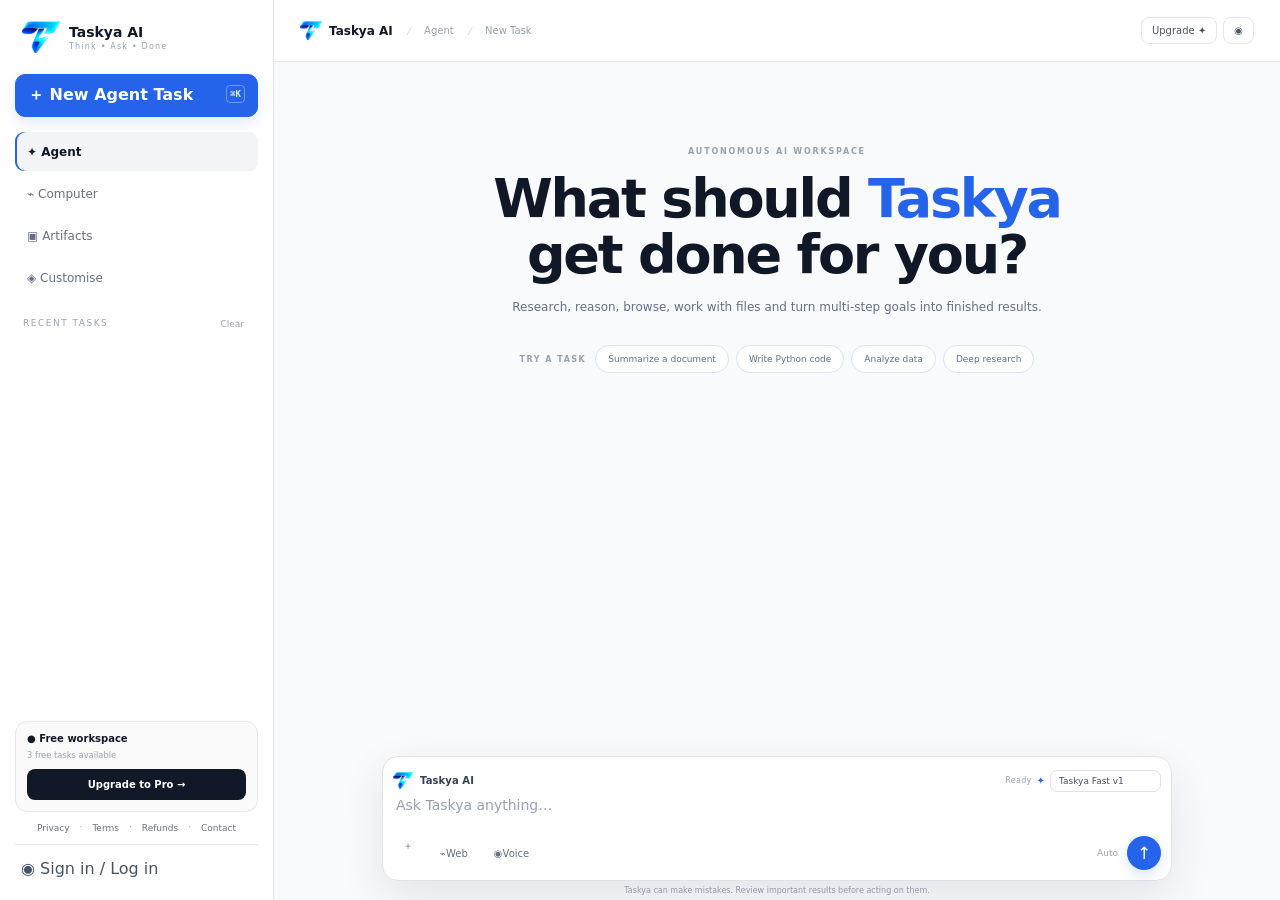
==== commit 0f2a1883: "Update index.html" ====
--- a/index.html
+++ b/index.html
@@ -1,46 +1,54 @@
 <!doctype html>
-<html lang="en">
-<head>
-<meta charset="UTF-8"><meta name="viewport" content="width=device-width,initial-scale=1,viewport-fit=cover">
-<meta name="description" content="Taskya AI — Think • Ask • Done"><meta name="theme-color" content="#ffffff">
-<title>Taskya AI — Think • Ask • Done</title><link rel="icon" href="assets/favicon.svg"><link rel="stylesheet" href="styles.css">
-</head>
-<body>
-<div id="taskya-splash" aria-label="Taskya AI loading screen"><img src="assets/taskya-splash.png" alt="Taskya AI — Think • Ask • Done"></div>
-<div id="mobileShade" class="mobile-shade"></div>
-<aside id="side">
-  <div class="brand"><img class="brand-mark" src="assets/taskya-t-mark.png" alt="Taskya AI"><div><b>Taskya AI</b><small>Think • Ask • Done</small></div><button id="sideClose" class="side-close" aria-label="Close menu">×</button></div>
-  <button id="new" class="new">＋ New Agent Task <kbd>⌘K</kbd></button>
-  <nav><button class="active" data-view="agent">✦ Agent</button><button data-view="computer">⌁ Computer</button><button data-view="artifacts">▣ Artifacts</button><button data-view="customise">◈ Customise</button></nav>
-  <div class="histHead">RECENT TASKS <button id="clear">Clear</button></div><div id="history"></div>
-  <div class="bottom"><div class="plan"><b>● Free workspace</b><small id="usage">3 free tasks available</small><button id="upgrade">Upgrade to Pro →</button></div>
-    <div class="legal"><button data-policy="privacy">Privacy</button>·<button data-policy="terms">Terms</button>·<button data-policy="refund">Refunds</button>·<button data-policy="contact">Contact</button></div>
-    <button id="login" class="login">◉ Sign in / Log in</button>
-  </div>
-</aside>
-<main>
-<header><button id="menu" class="mobile" aria-label="Open menu">☰</button><span class="header-brand"><img src="assets/taskya-t-mark.png" alt="Taskya AI"><strong>Taskya AI</strong><i>/</i><em>Agent</em><i>/</i><em id="crumb">New Task</em></span><div><button id="topUpgrade">Upgrade ✦</button><button id="topLogin">◉</button></div></header>
-<section id="agent" class="view">
-  <div id="welcome" class="welcome"><small>AUTONOMOUS AI WORKSPACE</small><h1>What should <span>Taskya</span><br>get done for you?</h1><p>Research, reason, browse, work with files and turn multi-step goals into finished results.</p>
-    <div class="starter-chips" aria-label="Starter prompts"><span class="chips-label">TRY A TASK</span><button class="prompt-chip" data-p="Summarize this document and give me the key points.">Summarize a document</button><button class="prompt-chip" data-p="Write Python code for my task and explain how it works.">Write Python code</button><button class="prompt-chip" data-p="Analyze my data and highlight the most important insights.">Analyze data</button><button class="prompt-chip" data-p="Research the latest information about my topic and give me a concise sourced report.">Deep research</button></div>
-  </div>
-  <div id="chat" class="chat"></div>
-  <div class="composer">
-    <div class="composer-top"><div class="composer-brand"><img src="assets/taskya-t-mark.png" alt="Taskya AI"><span>Taskya AI</span></div><div class="composer-controls"><span id="agentState" class="agent-state">Ready</span><span class="model-spark">✦</span><select id="modelSelect" class="model-selector" aria-label="Choose Taskya model"><option value="taskya-fast-v1">Taskya Fast v1</option><option value="taskya-pro-agent">Taskya Pro Agent</option></select></div></div>
-    <div id="file" class="file hidden"></div>
-    <textarea id="prompt" placeholder="Ask Taskya anything…" aria-label="Ask Taskya"></textarea>
-    <div class="row"><div>
-      <label class="tool" title="Attach file" aria-label="Attach file"><span class="tool-svg" data-icon="paperclip"></span><input id="upload" type="file" hidden></label>
-      <button id="web" class="tool" title="Web search" aria-label="Web search"><span class="tool-svg" data-icon="globe"></span></button>
-      <button id="voice" class="tool" title="Voice input" aria-label="Voice input"><span class="tool-svg" data-icon="mic"></span></button>
-    </div><div><span id="mode">Auto</span><button id="send" aria-label="Send">↑</button></div></div>
-  </div><div class="note">Taskya can make mistakes. Review important results before acting on them.</div>
-</section>
-<section id="computer" class="view hidden"><div class="title"><small>COMPUTER WORKER</small><h2>Control a task, not a tab.</h2><p>Browser and computer-use capabilities are prepared for backend worker integration.</p></div><div class="cards"><article><strong>⌁</strong><h3>Browser Worker</h3><p>Playwright navigation, DOM inspection, click/fill and screenshots.</p><label>Backend-ready</label></article><article><strong>◫</strong><h3>Computer Use</h3><p>Screen actions with approval gates for consequential operations.</p><label>Safety gate</label></article></div></section>
-<section id="artifacts" class="view hidden"><div class="title"><small>ARTIFACTS</small><h2>Your work, organized.</h2><p>Generated reports, files and structured outputs will appear here.</p></div><div class="empty">▣<h3>No artifacts yet</h3><p>Ask Taskya to create a report, file or structured result.</p></div></section>
-<section id="customise" class="view hidden"><div class="title"><small>CUSTOMISE</small><h2>Make Taskya work your way.</h2></div><div class="settings"><div><b>Response style</b><select id="styleSelect"><option>Balanced</option><option>Concise</option><option>Detailed</option><option>Executive</option></select></div><div><b>Web research</b><input id="web2" type="checkbox"></div><div><b>Confirm risky actions</b><input type="checkbox" checked disabled></div></div></section>
-<footer><button data-policy="privacy">Privacy</button><button data-policy="terms">Terms</button><button data-policy="refund">Refunds</button><button data-policy="contact">Contact</button></footer>
-</main>
-<div id="modal" class="modal hidden"><div class="shade"></div><div class="box"><button class="x">×</button><div id="modalBody"></div></div></div>
-<script src="config.js"></script><script src="app.js"></script>
+
+<html lang="en">  
+<head>  
+<meta charset="UTF-8"><meta name="viewport" content="width=device-width,initial-scale=1">  
+<meta name="description" content="Taskya AI — Think • Ask • Done"><meta name="theme-color" content="#ffffff">  
+<title>Taskya AI — Think • Ask • Done</title><link rel="icon" href="assets/favicon.svg"><link rel="stylesheet" href="styles.css">  
+</head>  
+<body>  
+<div id="taskya-splash" aria-label="Taskya AI loading screen"><img src="assets/taskya-splash.png" alt="Taskya AI — Think • Ask • Done"></div>  
+<div id="mobileShade" class="mobile-shade"></div>  
+<div class="ambient a"></div><div class="ambient b"></div>  
+<aside id="side">  
+  <div class="brand"><img class="brand-mark" src="assets/taskya-t-mark.png" alt="Taskya AI"><div><b>Taskya AI</b><small>Think • Ask • Done</small></div><button id="sideClose" class="side-close" aria-label="Close menu">×</button></div>  
+  <button id="new" class="new">＋ New Agent Task <kbd>⌘K</kbd></button>  
+  <nav><button class="active" data-view="agent">✦ Agent</button><button data-view="computer">⌁ Computer</button><button data-view="artifacts">▣ Artifacts</button><button data-view="customise">◈ Customise</button></nav>  
+  <div class="histHead">RECENT TASKS <button id="clear">Clear</button></div><div id="history"></div>  
+  <div class="bottom"><div class="plan"><b>● Free workspace</b><small id="usage">3 free tasks available</small><button id="upgrade">Upgrade to Pro →</button></div>  
+    <div class="legal"><button data-policy="privacy">Privacy</button>·<button data-policy="terms">Terms</button>·<button data-policy="refund">Refunds</button>·<button data-policy="contact">Contact</button></div>  
+    <button id="login" class="login">◉ Sign in / Log in</button>  
+  </div>  
+</aside>  
+<main>  
+<header><button id="menu" class="mobile" aria-label="Open menu">☰</button><span class="header-brand"><img src="assets/taskya-t-mark.png" alt="Taskya AI"><strong>Taskya AI</strong><i>/</i><em>Agent</em><i>/</i><em id="crumb">New Task</em></span><div><button id="topUpgrade">Upgrade ✦</button><button id="topLogin">◉</button></div></header>  
+<section id="agent" class="view">  
+  <div id="welcome" class="welcome">  
+    <small>AUTONOMOUS AI WORKSPACE</small>  
+    <h1>What should <span>Taskya</span><br>get done for you?</h1>  
+    <p>Research, reason, browse, work with files and turn multi-step goals into finished results.</p>  
+    <div class="starter-chips" aria-label="Starter prompts">  
+      <span class="chips-label">TRY A TASK</span>  
+      <button class="prompt-chip" data-p="Summarize this document and give me the key points.">Summarize a document</button>  
+      <button class="prompt-chip" data-p="Write Python code for my task and explain how it works.">Write Python code</button>  
+      <button class="prompt-chip" data-p="Analyze my data and highlight the most important insights.">Analyze data</button>  
+      <button class="prompt-chip" data-p="Research the latest information about my topic and give me a concise sourced report.">Deep research</button>  
+    </div>  
+  </div>  
+  <div id="chat" class="chat"></div>  
+  <div class="composer">  
+    <div class="composer-top"><div class="composer-brand"><img src="assets/taskya-t-mark.png" alt="Taskya AI"><span>Taskya AI</span></div><div class="composer-controls"><span id="agentState" class="agent-state">Ready</span><span class="model-spark">✦</span><select id="modelSelect" class="model-selector" aria-label="Choose Taskya model"><option value="taskya-fast-v1">Taskya Fast v1</option><option value="taskya-pro-agent">Taskya Pro Agent</option></select></div></div>  
+    <div id="file" class="file hidden"></div>  
+    <textarea id="prompt" placeholder="Ask Taskya anything…" aria-label="Ask Taskya"></textarea>  
+    <div class="row"><div><label class="tool" title="Attach file" aria-label="Attach file">＋<input id="upload" type="file" hidden></label><button id="web" class="tool" title="Web search" aria-label="Web search"><span class="tool-icon">⌁</span><span class="tool-text">Web</span></button><button id="voice" class="tool" title="Voice input" aria-label="Voice input"><span class="tool-icon">◉</span><span class="tool-text">Voice</span></button></div><div><span id="mode">Auto</span><button id="send" aria-label="Send">↑</button></div></div>  
+  </div>  
+  <div class="note">Taskya can make mistakes. Review important results before acting on them.</div>  
+</section>  
+<section id="computer" class="view hidden"><div class="title"><small>COMPUTER WORKER</small><h2>Control a task, not a tab.</h2><p>Browser and computer-use capabilities are prepared for backend worker integration.</p></div><div class="cards"><article><strong>⌁</strong><h3>Browser Worker</h3><p>Playwright navigation, DOM inspection, click/fill and screenshots.</p><label>Backend-ready</label></article><article><strong>◫</strong><h3>Computer Use</h3><p>Screen actions with approval gates for consequential operations.</p><label>Safety gate</label></article></div></section>  
+<section id="artifacts" class="view hidden"><div class="title"><small>ARTIFACTS</small><h2>Your work, organized.</h2><p>Generated reports, files and structured outputs will appear here.</p></div><div class="empty">▣<h3>No artifacts yet</h3><p>Ask Taskya to create a report, file or structured result.</p></div></section>  
+<section id="customise" class="view hidden"><div class="title"><small>CUSTOMISE</small><h2>Make Taskya work your way.</h2></div><div class="settings"><div><b>Response style</b><select><option>Balanced</option><option>Concise</option><option>Detailed</option><option>Executive</option></select></div><div><b>Web research</b><input id="web2" type="checkbox"></div><div><b>Confirm risky actions</b><input type="checkbox" checked disabled></div></div></section>  
+<footer><button data-policy="privacy">Privacy</button><button data-policy="terms">Terms</button><button data-policy="refund">Refunds</button><button data-policy="contact">Contact</button></footer>  
+</main>  
+<div id="modal" class="modal hidden"><div class="shade"></div><div class="box"><button class="x">×</button><div id="modalBody"></div></div></div>  
+<script src="config.js"></script><script src="app.js"></script>  
 </body></html>
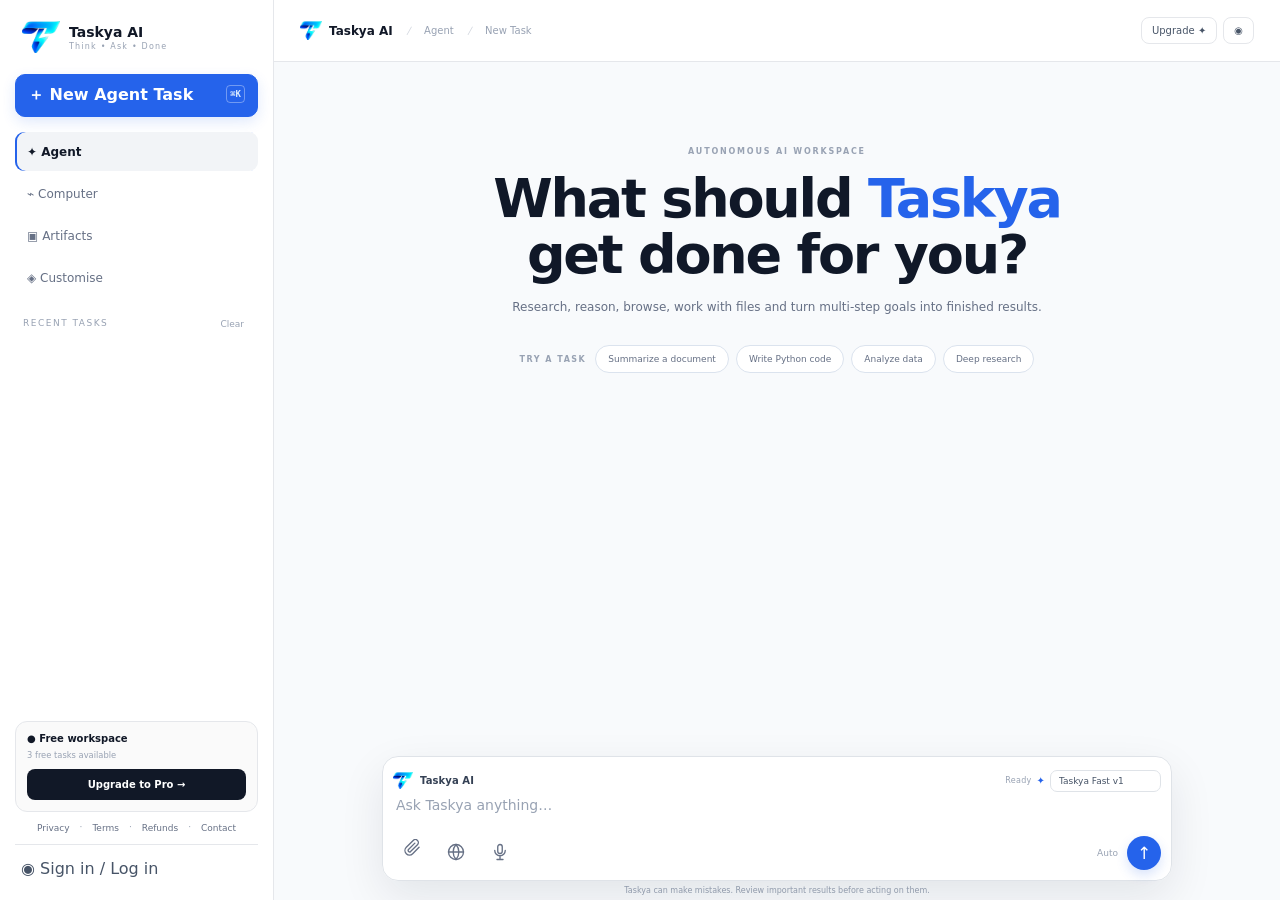
==== commit a824eba6: "Update index.html" ====
--- a/index.html
+++ b/index.html
@@ -40,7 +40,7 @@
     <div class="composer-top"><div class="composer-brand"><img src="assets/taskya-t-mark.png" alt="Taskya AI"><span>Taskya AI</span></div><div class="composer-controls"><span id="agentState" class="agent-state">Ready</span><span class="model-spark">✦</span><select id="modelSelect" class="model-selector" aria-label="Choose Taskya model"><option value="taskya-fast-v1">Taskya Fast v1</option><option value="taskya-pro-agent">Taskya Pro Agent</option></select></div></div>  
     <div id="file" class="file hidden"></div>  
     <textarea id="prompt" placeholder="Ask Taskya anything…" aria-label="Ask Taskya"></textarea>  
-    <div class="row"><div><label class="tool" title="Attach file" aria-label="Attach file">＋<input id="upload" type="file" hidden></label><button id="web" class="tool" title="Web search" aria-label="Web search"><span class="tool-icon">⌁</span><span class="tool-text">Web</span></button><button id="voice" class="tool" title="Voice input" aria-label="Voice input"><span class="tool-icon">◉</span><span class="tool-text">Voice</span></button></div><div><span id="mode">Auto</span><button id="send" aria-label="Send">↑</button></div></div>  
+    <div class="row"><div><label class="tool" title="Attach file" aria-label="Attach file"> <svg class="tool-icon" viewBox="0 0 24 24" width="18" height="18" fill="none" stroke="currentColor" stroke-width="1.8" stroke-linecap="round" stroke-linejoin="round"><path d="m21.4 11.1-8.5 8.5a6 6 0 0 1-8.5-8.5l9.2-9.2a4 4 0 0 1 5.7 5.7l-9.2 9.2a2 2 0 0 1-2.8-2.8l8.5-8.5"/></svg><input id="upload" type="file" hidden></label><button id="web" class="tool" title="Web search" aria-label="Web search"><svg class="tool-icon" viewBox="0 0 24 24" width="18" height="18" fill="none" stroke="currentColor" stroke-width="1.8" stroke-linecap="round" stroke-linejoin="round"><circle cx="12" cy="12" r="10"/><path d="M2 12h20M12 2a15 15 0 0 1 0 20M12 2a15 15 0 0 0 0 20"/></svg></button><button id="voice" class="tool" title="Voice input" aria-label="Voice input"><svg class="tool-icon" viewBox="0 0 24 24" width="18" height="18" fill="none" stroke="currentColor" stroke-width="1.8" stroke-linecap="round" stroke-linejoin="round"><rect x="9" y="2" width="6" height="12" rx="3"/><path d="M5 10a7 7 0 0 0 14 0M12 17v5M8 22h8"/></svg></button></div><div><span id="mode">Auto</span><button id="send" aria-label="Send">↑</button></div></div>
   </div>  
   <div class="note">Taskya can make mistakes. Review important results before acting on them.</div>  
 </section>  
